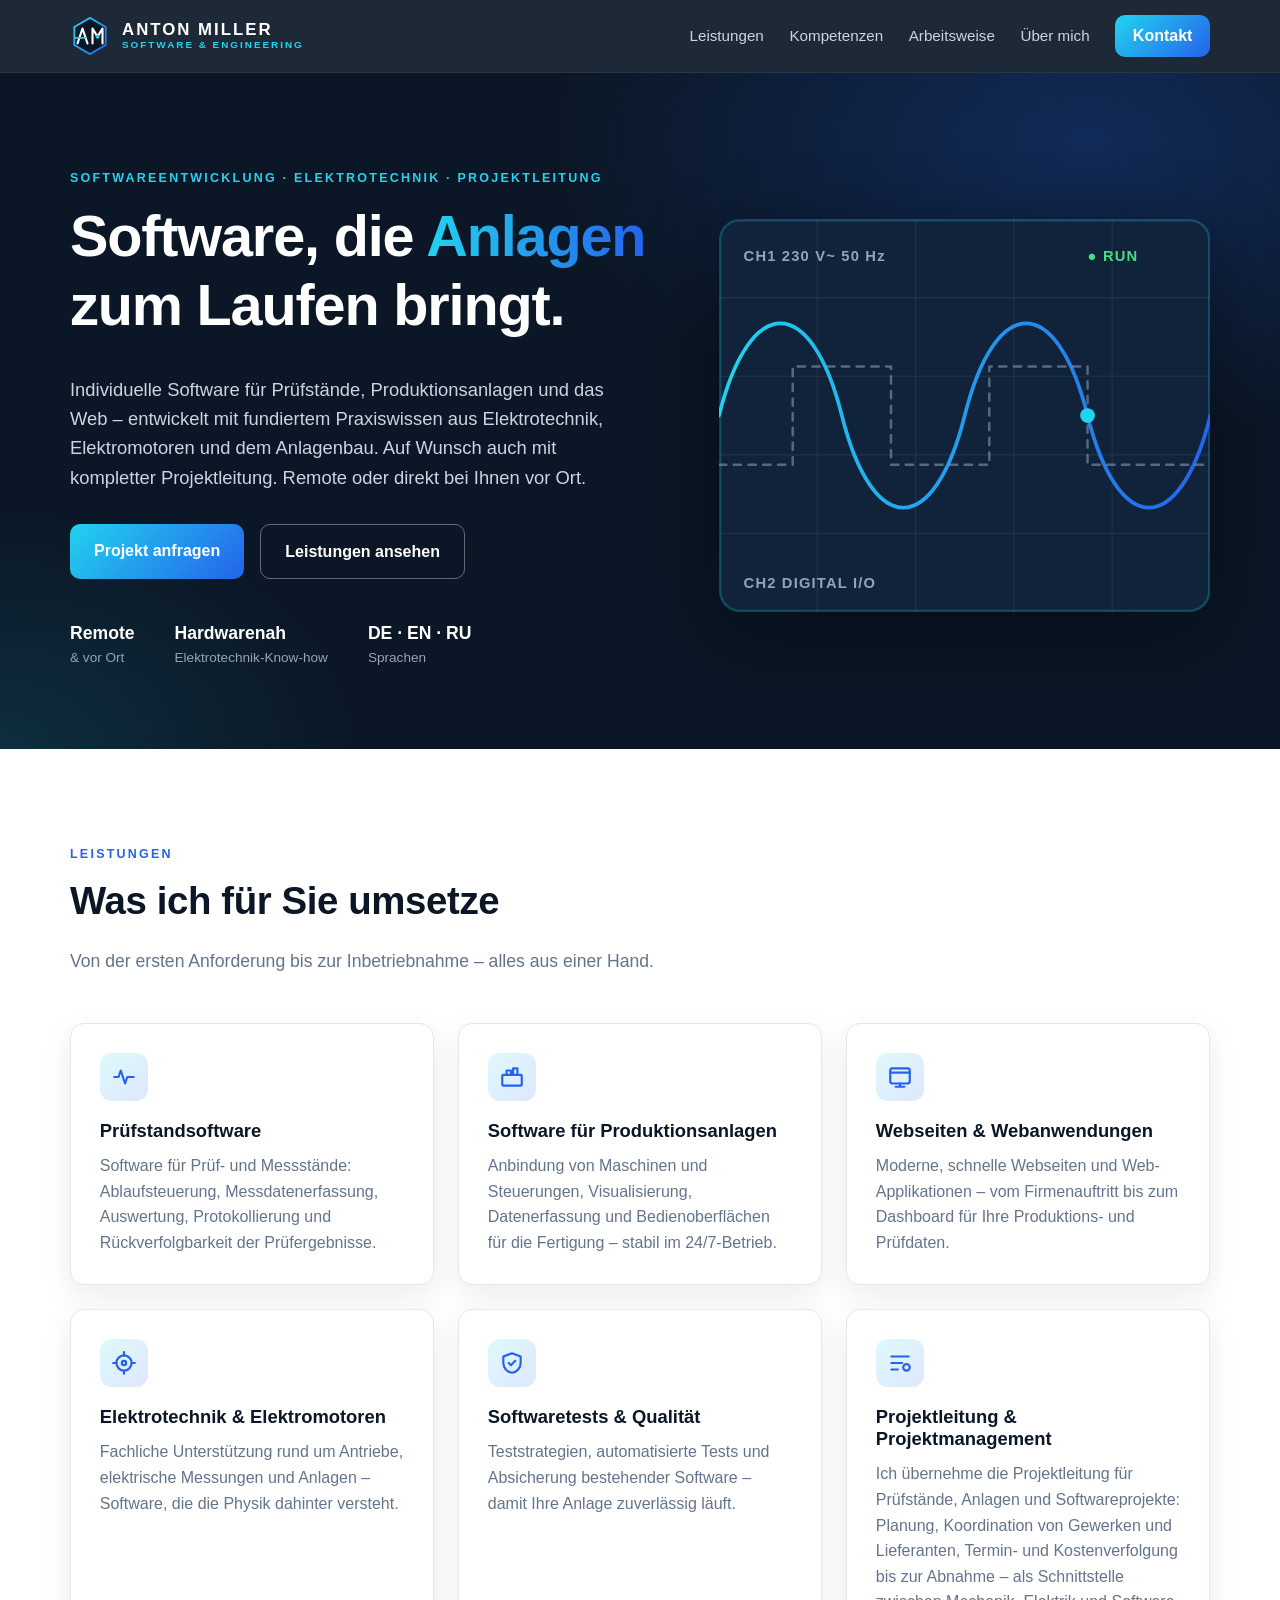
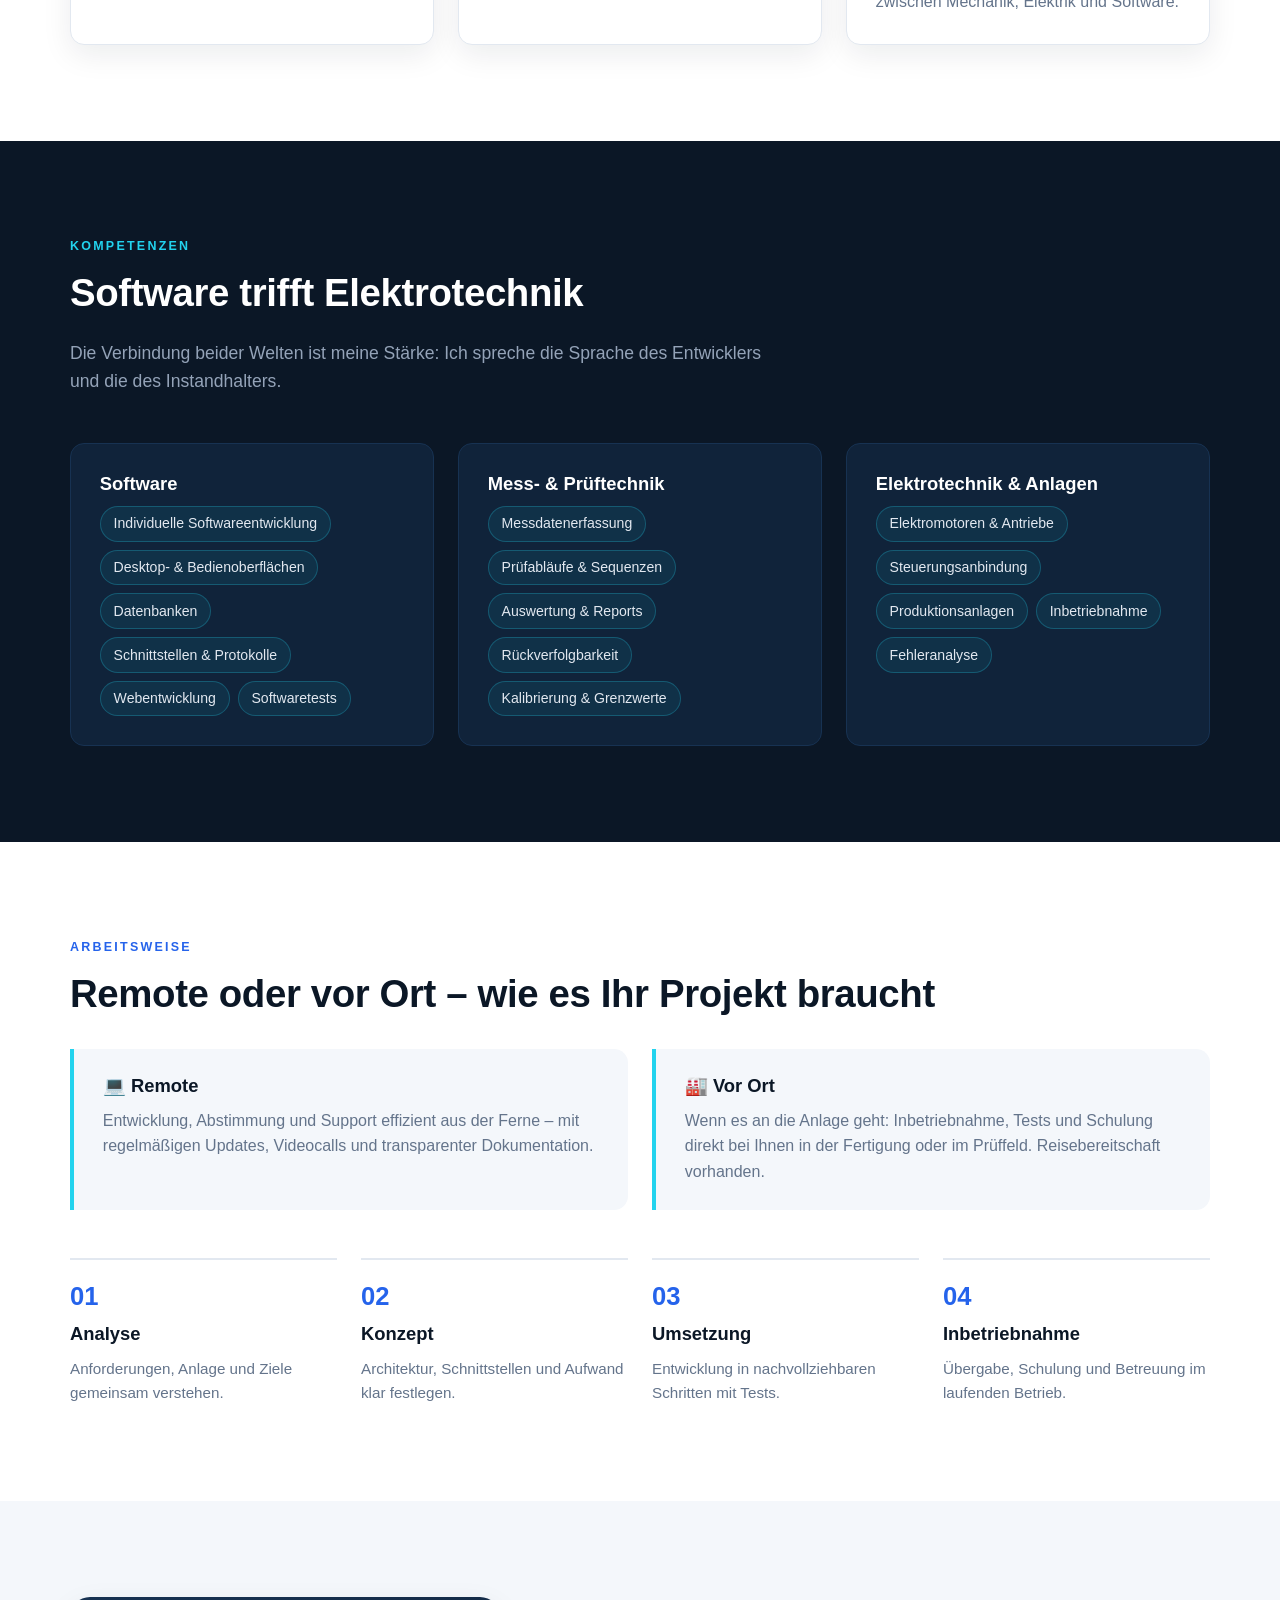
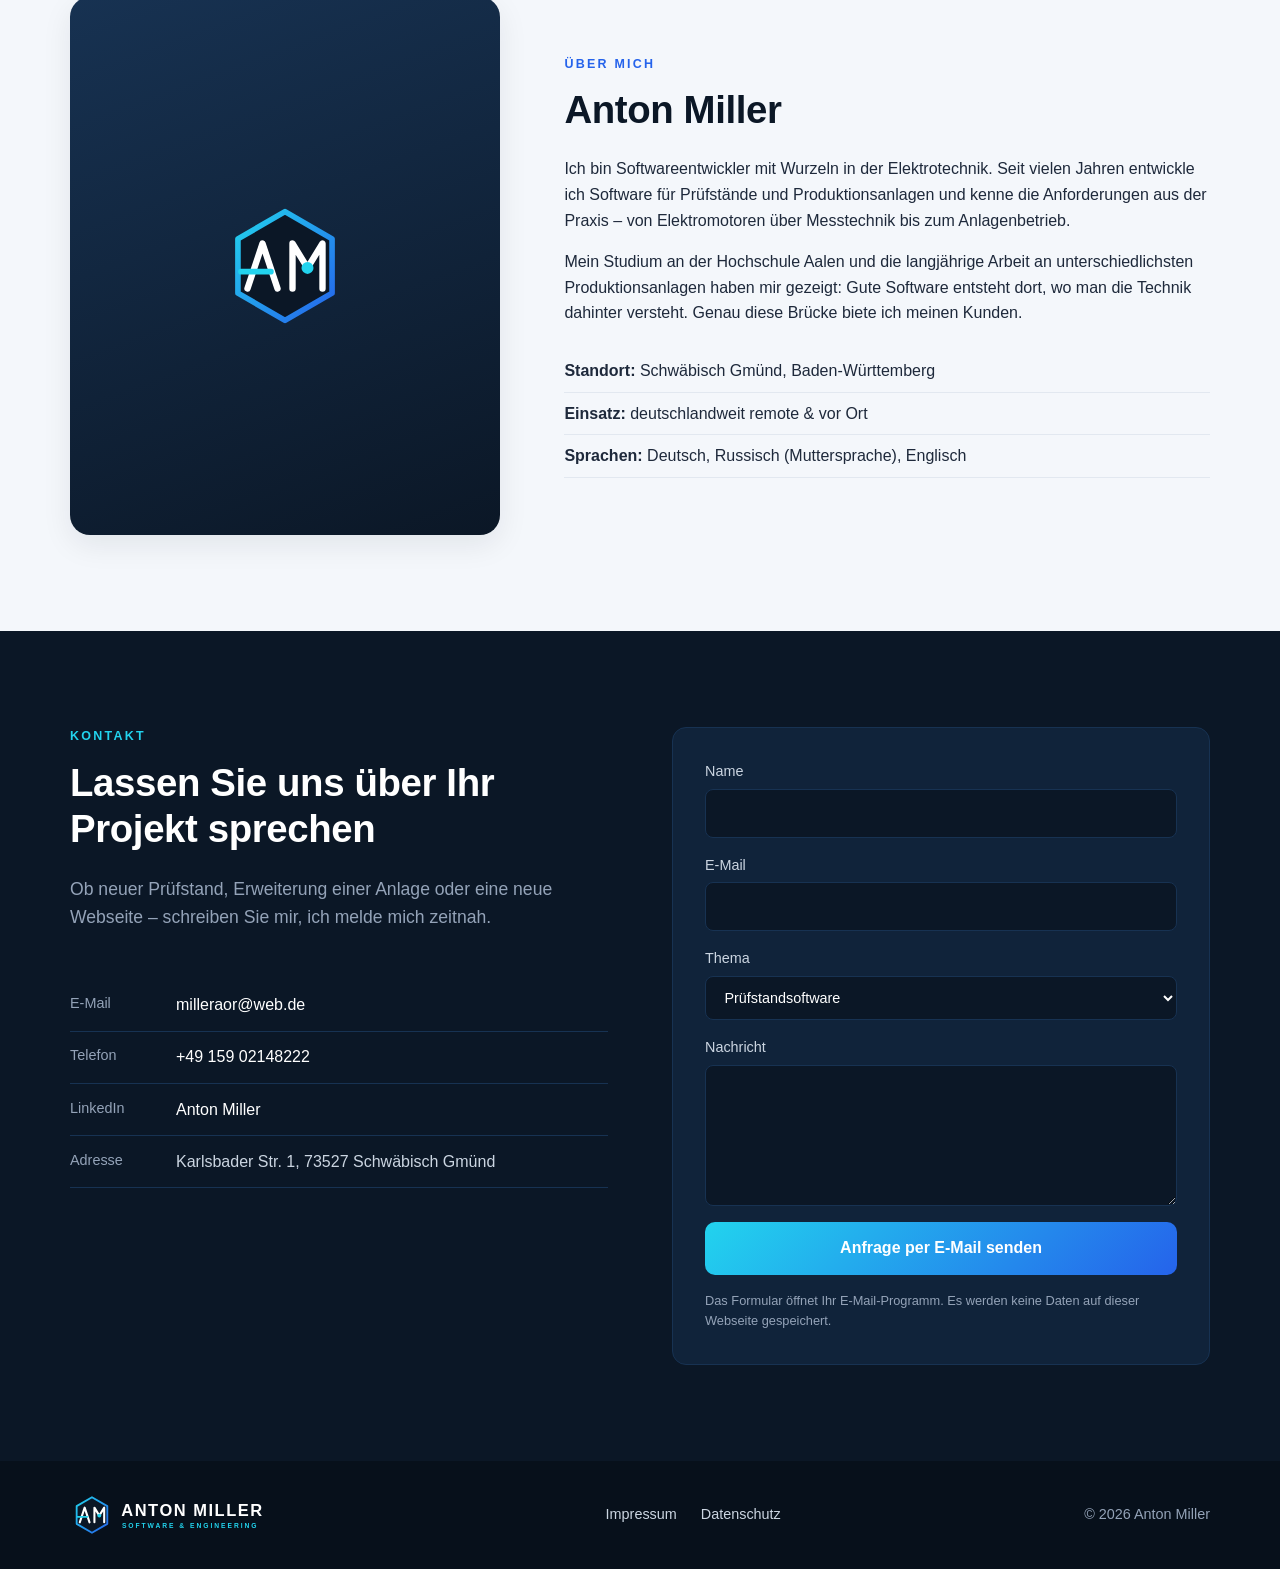
==== index.html @ c54b3237 "Firmenwebseite und Logo für Anton Miller – Software & Engineering - Statische One-Page-Webseite (Lei" ====
<!DOCTYPE html>
<html lang="de">
<head>
  <meta charset="UTF-8">
  <meta name="viewport" content="width=device-width, initial-scale=1.0">
  <title>Anton Miller – Software &amp; Engineering | Prüfstände, Produktionsanlagen, Web</title>
  <meta name="description" content="Anton Miller – Softwareentwicklung für Prüfstände, Produktionsanlagen und Webseiten sowie Projektleitung. Erfahrung in Elektrotechnik und Elektromotoren. Remote und vor Ort, Region Schwäbisch Gmünd.">
  <link rel="icon" type="image/svg+xml" href="logo/logo-icon.svg">
  <link rel="stylesheet" href="assets/styles.css">
</head>
<body>

  <header class="site-header" id="top">
    <div class="container nav-wrap">
      <a href="#top" class="brand" aria-label="Anton Miller – Startseite">
        <img src="logo/logo-icon.svg" alt="" width="40" height="40">
        <span class="brand-text">
          <strong>ANTON MILLER</strong>
          <small>SOFTWARE &amp; ENGINEERING</small>
        </span>
      </a>
      <button class="nav-toggle" aria-label="Menü öffnen" aria-expanded="false" aria-controls="main-nav">
        <span></span><span></span><span></span>
      </button>
      <nav id="main-nav" class="main-nav">
        <a href="#leistungen">Leistungen</a>
        <a href="#kompetenzen">Kompetenzen</a>
        <a href="#arbeitsweise">Arbeitsweise</a>
        <a href="#ueber-mich">Über mich</a>
        <a href="#kontakt" class="btn btn-small">Kontakt</a>
      </nav>
    </div>
  </header>

  <main>
    <!-- HERO -->
    <section class="hero">
      <div class="container hero-grid">
        <div class="hero-text">
          <p class="eyebrow">Softwareentwicklung · Elektrotechnik · Projektleitung</p>
          <h1>Software, die <span class="accent">Anlagen</span> zum Laufen bringt.</h1>
          <p class="lead">
            Individuelle Software für Prüfstände, Produktionsanlagen und das Web –
            entwickelt mit fundiertem Praxiswissen aus Elektrotechnik, Elektromotoren
            und dem Anlagenbau. Auf Wunsch auch mit kompletter Projektleitung.
            Remote oder direkt bei Ihnen vor Ort.
          </p>
          <div class="hero-actions">
            <a href="#kontakt" class="btn">Projekt anfragen</a>
            <a href="#leistungen" class="btn btn-ghost">Leistungen ansehen</a>
          </div>
          <ul class="hero-facts">
            <li><strong>Remote</strong><span>&amp; vor Ort</span></li>
            <li><strong>Hardware&shy;nah</strong><span>Elektrotechnik-Know-how</span></li>
            <li><strong>DE · EN · RU</strong><span>Sprachen</span></li>
          </ul>
        </div>
        <div class="hero-visual" aria-hidden="true">
          <svg viewBox="0 0 400 320" class="scope">
            <defs>
              <linearGradient id="trace" x1="0" x2="1">
                <stop offset="0" stop-color="#22d3ee"/>
                <stop offset="1" stop-color="#2563eb"/>
              </linearGradient>
            </defs>
            <rect x="1" y="1" width="398" height="318" rx="16" class="scope-bg"/>
            <g class="grid-lines">
              <path d="M0 64H400M0 128H400M0 192H400M0 256H400M80 0V320M160 0V320M240 0V320M320 0V320"/>
            </g>
            <path class="wave wave-1" d="M0 160 C 25 60, 75 60, 100 160 S 175 260, 200 160 S 275 60, 300 160 S 375 260, 400 160"/>
            <path class="wave wave-2" d="M0 200 H60 V120 H140 V200 H220 V120 H300 V200 H400"/>
            <circle class="probe" cx="300" cy="160" r="6"/>
            <text x="20" y="34" class="scope-label">CH1  230 V~  50 Hz</text>
            <text x="20" y="300" class="scope-label">CH2  DIGITAL I/O</text>
            <text x="300" y="34" class="scope-label scope-ok">● RUN</text>
          </svg>
        </div>
      </div>
    </section>

    <!-- LEISTUNGEN -->
    <section id="leistungen" class="section">
      <div class="container">
        <p class="eyebrow">Leistungen</p>
        <h2>Was ich für Sie umsetze</h2>
        <p class="section-lead">Von der ersten Anforderung bis zur Inbetriebnahme – alles aus einer Hand.</p>

        <div class="cards">
          <article class="card">
            <div class="card-icon">
              <svg viewBox="0 0 24 24"><path d="M3 12h4l2-6 4 12 2-6h6"/></svg>
            </div>
            <h3>Prüfstandsoftware</h3>
            <p>Software für Prüf- und Messstände: Ablaufsteuerung, Messdatenerfassung, Auswertung, Protokollierung und Rückverfolgbarkeit der Prüfergebnisse.</p>
          </article>
          <article class="card">
            <div class="card-icon">
              <svg viewBox="0 0 24 24"><rect x="3" y="10" width="18" height="10" rx="1"/><path d="M7 10V6h4v4M13 10V4h4v6"/></svg>
            </div>
            <h3>Software für Produktionsanlagen</h3>
            <p>Anbindung von Maschinen und Steuerungen, Visualisierung, Datenerfassung und Bedienoberflächen für die Fertigung – stabil im 24/7-Betrieb.</p>
          </article>
          <article class="card">
            <div class="card-icon">
              <svg viewBox="0 0 24 24"><rect x="3" y="4" width="18" height="14" rx="2"/><path d="M3 8h18M8 21h8M12 18v3"/></svg>
            </div>
            <h3>Webseiten &amp; Webanwendungen</h3>
            <p>Moderne, schnelle Webseiten und Web-Applikationen – vom Firmenauftritt bis zum Dashboard für Ihre Produktions- und Prüfdaten.</p>
          </article>
          <article class="card">
            <div class="card-icon">
              <svg viewBox="0 0 24 24"><circle cx="12" cy="12" r="7"/><circle cx="12" cy="12" r="2"/><path d="M12 2v3M12 19v3M2 12h3M19 12h3"/></svg>
            </div>
            <h3>Elektrotechnik &amp; Elektromotoren</h3>
            <p>Fachliche Unterstützung rund um Antriebe, elektrische Messungen und Anlagen – Software, die die Physik dahinter versteht.</p>
          </article>
          <article class="card">
            <div class="card-icon">
              <svg viewBox="0 0 24 24"><path d="M9 12l2 2 4-4"/><path d="M12 3l8 3v6c0 4.5-3.4 8.3-8 9-4.6-.7-8-4.5-8-9V6z"/></svg>
            </div>
            <h3>Softwaretests &amp; Qualität</h3>
            <p>Teststrategien, automatisierte Tests und Absicherung bestehender Software – damit Ihre Anlage zuverlässig läuft.</p>
          </article>
          <article class="card">
            <div class="card-icon">
              <svg viewBox="0 0 24 24"><path d="M4 6h16M4 12h10M4 18h6"/><circle cx="18" cy="16" r="3"/></svg>
            </div>
            <h3>Projektleitung &amp; Projektmanagement</h3>
            <p>Ich übernehme die Projektleitung für Prüfstände, Anlagen und Softwareprojekte: Planung, Koordination von Gewerken und Lieferanten, Termin- und Kostenverfolgung bis zur Abnahme – als Schnittstelle zwischen Mechanik, Elektrik und Software.</p>
          </article>
        </div>
      </div>
    </section>

    <!-- KOMPETENZEN -->
    <!-- TODO: Technologien an den tatsächlichen Stack anpassen -->
    <section id="kompetenzen" class="section section-dark">
      <div class="container">
        <p class="eyebrow">Kompetenzen</p>
        <h2>Software trifft Elektrotechnik</h2>
        <p class="section-lead">Die Verbindung beider Welten ist meine Stärke: Ich spreche die Sprache des Entwicklers und die des Instandhalters.</p>

        <div class="skills-grid">
          <div class="skill-group">
            <h3>Software</h3>
            <ul class="tags">
              <li>Individuelle Softwareentwicklung</li>
              <li>Desktop- &amp; Bedienoberflächen</li>
              <li>Datenbanken</li>
              <li>Schnittstellen &amp; Protokolle</li>
              <li>Webentwicklung</li>
              <li>Softwaretests</li>
            </ul>
          </div>
          <div class="skill-group">
            <h3>Mess- &amp; Prüftechnik</h3>
            <ul class="tags">
              <li>Messdatenerfassung</li>
              <li>Prüfabläufe &amp; Sequenzen</li>
              <li>Auswertung &amp; Reports</li>
              <li>Rückverfolgbarkeit</li>
              <li>Kalibrierung &amp; Grenzwerte</li>
            </ul>
          </div>
          <div class="skill-group">
            <h3>Elektrotechnik &amp; Anlagen</h3>
            <ul class="tags">
              <li>Elektromotoren &amp; Antriebe</li>
              <li>Steuerungsanbindung</li>
              <li>Produktionsanlagen</li>
              <li>Inbetriebnahme</li>
              <li>Fehleranalyse</li>
            </ul>
          </div>
        </div>
      </div>
    </section>

    <!-- ARBEITSWEISE -->
    <section id="arbeitsweise" class="section">
      <div class="container">
        <p class="eyebrow">Arbeitsweise</p>
        <h2>Remote oder vor Ort – wie es Ihr Projekt braucht</h2>

        <div class="modes">
          <div class="mode">
            <h3>💻 Remote</h3>
            <p>Entwicklung, Abstimmung und Support effizient aus der Ferne – mit regelmäßigen Updates, Videocalls und transparenter Dokumentation.</p>
          </div>
          <div class="mode">
            <h3>🏭 Vor Ort</h3>
            <p>Wenn es an die Anlage geht: Inbetriebnahme, Tests und Schulung direkt bei Ihnen in der Fertigung oder im Prüffeld. Reisebereitschaft vorhanden.</p>
          </div>
        </div>

        <ol class="steps">
          <li><span>01</span><h3>Analyse</h3><p>Anforderungen, Anlage und Ziele gemeinsam verstehen.</p></li>
          <li><span>02</span><h3>Konzept</h3><p>Architektur, Schnittstellen und Aufwand klar festlegen.</p></li>
          <li><span>03</span><h3>Umsetzung</h3><p>Entwicklung in nachvollziehbaren Schritten mit Tests.</p></li>
          <li><span>04</span><h3>Inbetriebnahme</h3><p>Übergabe, Schulung und Betreuung im laufenden Betrieb.</p></li>
        </ol>
      </div>
    </section>

    <!-- ÜBER MICH -->
    <section id="ueber-mich" class="section section-alt">
      <div class="container about">
        <div class="about-photo">
          <!-- TODO: Durch Foto ersetzen, z. B. <img src="assets/anton-miller.jpg" alt="Anton Miller"> -->
          <div class="photo-placeholder">
            <img src="logo/logo-icon.svg" alt="" width="120" height="120">
          </div>
        </div>
        <div class="about-text">
          <p class="eyebrow">Über mich</p>
          <h2>Anton Miller</h2>
          <p>
            Ich bin Softwareentwickler mit Wurzeln in der Elektrotechnik. Seit vielen Jahren
            entwickle ich Software für Prüfstände und Produktionsanlagen und kenne die Anforderungen
            aus der Praxis – von Elektromotoren über Messtechnik bis zum Anlagenbetrieb.
          </p>
          <p>
            Mein Studium an der Hochschule Aalen und die langjährige Arbeit an unterschiedlichsten
            Produktionsanlagen haben mir gezeigt: Gute Software entsteht dort, wo man die Technik
            dahinter versteht. Genau diese Brücke biete ich meinen Kunden.
          </p>
          <ul class="about-list">
            <li><strong>Standort:</strong> Schwäbisch Gmünd, Baden-Württemberg</li>
            <li><strong>Einsatz:</strong> deutschlandweit remote &amp; vor Ort</li>
            <li><strong>Sprachen:</strong> Deutsch, Russisch (Muttersprache), Englisch</li>
          </ul>
        </div>
      </div>
    </section>

    <!-- KONTAKT -->
    <section id="kontakt" class="section section-dark">
      <div class="container contact">
        <div>
          <p class="eyebrow">Kontakt</p>
          <h2>Lassen Sie uns über Ihr Projekt sprechen</h2>
          <p class="section-lead">Ob neuer Prüfstand, Erweiterung einer Anlage oder eine neue Webseite – schreiben Sie mir, ich melde mich zeitnah.</p>
          <ul class="contact-list">
            <li><span>E-Mail</span><a href="mailto:milleraor@web.de" class="js-email">milleraor@web.de</a></li>
            <li><span>Telefon</span><a href="tel:+4915902148222">+49 159 02148222</a></li>
            <li><span>LinkedIn</span><a href="https://www.linkedin.com/in/anton-miller-5056731ab/" target="_blank" rel="noopener">Anton Miller</a></li>
            <li><span>Adresse</span>Karlsbader Str. 1, 73527 Schwäbisch Gmünd</li>
          </ul>
        </div>
        <form class="contact-form" id="contact-form" novalidate>
          <label>Name<input type="text" name="name" required autocomplete="name"></label>
          <label>E-Mail<input type="email" name="email" required autocomplete="email"></label>
          <label>Thema
            <select name="topic">
              <option>Prüfstandsoftware</option>
              <option>Software für Produktionsanlagen</option>
              <option>Webseite / Webanwendung</option>
              <option>Elektrotechnik / Elektromotoren</option>
              <option>Projektleitung</option>
              <option>Sonstiges</option>
            </select>
          </label>
          <label>Nachricht<textarea name="message" rows="5" required></textarea></label>
          <button type="submit" class="btn">Anfrage per E-Mail senden</button>
          <p class="form-hint">Das Formular öffnet Ihr E-Mail-Programm. Es werden keine Daten auf dieser Webseite gespeichert.</p>
        </form>
      </div>
    </section>
  </main>

  <footer class="site-footer">
    <div class="container footer-wrap">
      <img src="logo/logo-horizontal-negativ.svg" alt="Anton Miller – Software &amp; Engineering" height="44">
      <nav>
        <a href="impressum.html">Impressum</a>
        <a href="datenschutz.html">Datenschutz</a>
      </nav>
      <p>&copy; <span id="year">2026</span> Anton Miller</p>
    </div>
  </footer>

  <script src="assets/script.js"></script>
</body>
</html>
---- assets/styles.css ----
:root {
  --navy: #0b1726;
  --navy-2: #10233a;
  --navy-3: #173252;
  --cyan: #22d3ee;
  --blue: #2563eb;
  --text: #1e293b;
  --muted: #64748b;
  --light: #f4f7fb;
  --white: #ffffff;
  --radius: 14px;
  --shadow: 0 10px 30px rgba(11, 23, 38, 0.08);
  --font: "Segoe UI", "Helvetica Neue", Arial, system-ui, sans-serif;
}

* { box-sizing: border-box; }
html { scroll-behavior: smooth; scroll-padding-top: 80px; }
body {
  margin: 0;
  font-family: var(--font);
  color: var(--text);
  background: var(--white);
  line-height: 1.6;
}
img { max-width: 100%; display: block; }
a { color: var(--blue); }
h1, h2, h3 { line-height: 1.2; margin: 0 0 .6em; color: var(--navy); }
h1 { font-size: clamp(2.2rem, 5vw, 3.6rem); letter-spacing: -.02em; }
h2 { font-size: clamp(1.7rem, 3.2vw, 2.4rem); letter-spacing: -.01em; }
h3 { font-size: 1.15rem; }

.container { width: min(1140px, 92%); margin: 0 auto; }
.accent {
  background: linear-gradient(90deg, var(--cyan), var(--blue));
  -webkit-background-clip: text; background-clip: text; color: transparent;
}
.eyebrow {
  text-transform: uppercase; letter-spacing: .18em; font-size: .78rem;
  font-weight: 700; color: var(--blue); margin: 0 0 .8rem;
}

/* Buttons */
.btn {
  display: inline-block; padding: .85rem 1.5rem; border-radius: 10px;
  background: linear-gradient(135deg, var(--cyan), var(--blue));
  color: var(--white); font-weight: 600; text-decoration: none; border: 0;
  cursor: pointer; font: inherit; font-weight: 600;
  transition: transform .15s ease, box-shadow .15s ease;
}
.btn:hover { transform: translateY(-2px); box-shadow: 0 8px 20px rgba(37, 99, 235, .35); }
.btn-ghost { background: transparent; color: var(--white); border: 1px solid rgba(255,255,255,.35); }
.btn-ghost:hover { border-color: var(--cyan); box-shadow: none; }
.btn-small { padding: .5rem 1.1rem; }

/* Header */
.site-header {
  position: sticky; top: 0; z-index: 50;
  background: rgba(11, 23, 38, .92); backdrop-filter: blur(10px);
  border-bottom: 1px solid rgba(255,255,255,.06);
}
.nav-wrap { display: flex; align-items: center; justify-content: space-between; height: 72px; }
.brand { display: flex; align-items: center; gap: .75rem; text-decoration: none; color: var(--white); }
.brand-text { display: flex; flex-direction: column; line-height: 1.1; }
.brand-text strong { letter-spacing: .12em; font-size: 1.05rem; }
.brand-text small { letter-spacing: .2em; font-size: .62rem; color: var(--cyan); font-weight: 600; }
.main-nav { display: flex; align-items: center; gap: 1.6rem; }
.main-nav a:not(.btn) { color: #cbd5e1; text-decoration: none; font-weight: 500; font-size: .95rem; }
.main-nav a:not(.btn):hover { color: var(--white); }
.nav-toggle { display: none; background: none; border: 0; cursor: pointer; padding: 8px; }
.nav-toggle span { display: block; width: 24px; height: 2px; background: var(--white); margin: 5px 0; transition: .2s; }

/* Hero */
.hero {
  background:
    radial-gradient(900px 500px at 85% 10%, rgba(37,99,235,.25), transparent 60%),
    radial-gradient(600px 400px at 0% 100%, rgba(34,211,238,.12), transparent 60%),
    var(--navy);
  color: #cbd5e1; padding: 6rem 0 5rem;
}
.hero h1 { color: var(--white); }
.hero .eyebrow { color: var(--cyan); }
.hero-grid { display: grid; grid-template-columns: 1.1fr .9fr; gap: 3rem; align-items: center; }
.lead { font-size: 1.15rem; max-width: 36rem; }
.hero-actions { display: flex; gap: 1rem; flex-wrap: wrap; margin: 2rem 0 2.5rem; }
.hero-facts { list-style: none; padding: 0; margin: 0; display: flex; gap: 2.5rem; flex-wrap: wrap; }
.hero-facts li { display: flex; flex-direction: column; }
.hero-facts strong { color: var(--white); font-size: 1.1rem; }
.hero-facts span { font-size: .85rem; color: #94a3b8; }

.scope { width: 100%; height: auto; filter: drop-shadow(0 20px 40px rgba(0,0,0,.4)); }
.scope-bg { fill: var(--navy-2); stroke: rgba(34,211,238,.25); stroke-width: 2; }
.grid-lines path { stroke: rgba(148,163,184,.12); stroke-width: 1; fill: none; }
.wave { fill: none; stroke-width: 3; stroke-linecap: round; stroke-linejoin: round; }
.wave-1 { stroke: url(#trace); stroke-dasharray: 900; stroke-dashoffset: 900; animation: draw 3s ease forwards; }
.wave-2 { stroke: rgba(148,163,184,.55); stroke-width: 2; stroke-dasharray: 6 6; animation: dash 8s linear infinite; }
.probe { fill: var(--cyan); animation: pulse 1.6s ease-in-out infinite; }
.scope-label { fill: #94a3b8; font: 600 12px var(--font); letter-spacing: .08em; }
.scope-ok { fill: #4ade80; }
@keyframes draw { to { stroke-dashoffset: 0; } }
@keyframes dash { to { stroke-dashoffset: -120; } }
@keyframes pulse { 50% { opacity: .35; } }

/* Sections */
.section { padding: 6rem 0; }
.section-alt { background: var(--light); }
.section-dark { background: var(--navy); color: #cbd5e1; }
.section-dark h2, .section-dark h3 { color: var(--white); }
.section-dark .eyebrow { color: var(--cyan); }
.section-lead { font-size: 1.1rem; color: var(--muted); max-width: 44rem; margin-bottom: 3rem; }
.section-dark .section-lead { color: #94a3b8; }

/* Cards */
.cards { display: grid; grid-template-columns: repeat(3, 1fr); gap: 1.5rem; }
.card {
  background: var(--white); border: 1px solid #e2e8f0; border-radius: var(--radius);
  padding: 1.8rem; box-shadow: var(--shadow); transition: transform .2s ease, border-color .2s ease;
}
.card:hover { transform: translateY(-4px); border-color: var(--cyan); }
.card p { color: var(--muted); margin: 0; }
.card-icon {
  width: 48px; height: 48px; border-radius: 12px; margin-bottom: 1.2rem;
  display: grid; place-items: center;
  background: linear-gradient(135deg, rgba(34,211,238,.15), rgba(37,99,235,.15));
}
.card-icon svg { width: 26px; height: 26px; fill: none; stroke: var(--blue); stroke-width: 2; stroke-linecap: round; stroke-linejoin: round; }

/* Skills */
.skills-grid { display: grid; grid-template-columns: repeat(3, 1fr); gap: 1.5rem; }
.skill-group {
  background: var(--navy-2); border: 1px solid var(--navy-3); border-radius: var(--radius); padding: 1.8rem;
}
.tags { list-style: none; padding: 0; margin: 0; display: flex; flex-wrap: wrap; gap: .5rem; }
.tags li {
  font-size: .88rem; padding: .35rem .8rem; border-radius: 999px;
  background: rgba(34,211,238,.08); border: 1px solid rgba(34,211,238,.25); color: #e2e8f0;
}

/* Arbeitsweise */
.modes { display: grid; grid-template-columns: 1fr 1fr; gap: 1.5rem; margin: 2rem 0 3rem; }
.mode { border-left: 4px solid var(--cyan); background: var(--light); padding: 1.6rem 1.8rem; border-radius: 0 var(--radius) var(--radius) 0; }
.mode p { margin: 0; color: var(--muted); }
.steps { list-style: none; padding: 0; margin: 0; display: grid; grid-template-columns: repeat(4, 1fr); gap: 1.5rem; counter-reset: s; }
.steps li { position: relative; padding-top: 1rem; border-top: 2px solid #e2e8f0; }
.steps span { font-weight: 800; font-size: 1.6rem; color: var(--blue); display: block; margin-bottom: .4rem; }
.steps p { margin: 0; color: var(--muted); font-size: .95rem; }

/* About */
.about { display: grid; grid-template-columns: .8fr 1.2fr; gap: 4rem; align-items: center; }
.photo-placeholder {
  aspect-ratio: 4 / 5; border-radius: 20px; display: grid; place-items: center;
  background: linear-gradient(160deg, var(--navy-3), var(--navy));
  box-shadow: var(--shadow);
}
.about-photo img:not(.photo-placeholder img) { border-radius: 20px; }
.about-list { list-style: none; padding: 0; margin: 1.5rem 0 0; }
.about-list li { padding: .5rem 0; border-bottom: 1px solid #e2e8f0; }

/* Contact */
.contact { display: grid; grid-template-columns: 1fr 1fr; gap: 4rem; align-items: start; }
.contact-list { list-style: none; padding: 0; margin: 0; }
.contact-list li { display: flex; gap: 1rem; padding: .8rem 0; border-bottom: 1px solid var(--navy-3); }
.contact-list span { min-width: 90px; color: #94a3b8; font-size: .9rem; }
.contact-list a { color: var(--white); text-decoration: none; }
.contact-list a:hover { color: var(--cyan); }
.contact-form {
  background: var(--navy-2); border: 1px solid var(--navy-3); border-radius: var(--radius);
  padding: 2rem; display: grid; gap: 1rem;
}
.contact-form label { display: grid; gap: .35rem; font-size: .9rem; color: #cbd5e1; }
.contact-form input, .contact-form select, .contact-form textarea {
  font: inherit; padding: .75rem .9rem; border-radius: 8px;
  border: 1px solid var(--navy-3); background: var(--navy); color: var(--white);
}
.contact-form input:focus, .contact-form select:focus, .contact-form textarea:focus { outline: 2px solid var(--cyan); border-color: transparent; }
.contact-form .invalid { outline: 2px solid #f87171; }
.form-hint { font-size: .8rem; color: #94a3b8; margin: 0; }

/* Footer */
.site-footer { background: #07101b; color: #94a3b8; padding: 2rem 0; font-size: .9rem; }
.footer-wrap { display: flex; align-items: center; justify-content: space-between; gap: 1.5rem; flex-wrap: wrap; }
.footer-wrap img { height: 44px; width: auto; }
.footer-wrap nav { display: flex; gap: 1.5rem; }
.footer-wrap a { color: #cbd5e1; text-decoration: none; }
.footer-wrap a:hover { color: var(--cyan); }
.footer-wrap p { margin: 0; }

/* Legal pages */
.legal { padding: 4rem 0 6rem; max-width: 760px; }
.legal h2 { font-size: 1.3rem; margin-top: 2rem; }
.legal .todo { background: #fef3c7; padding: 0 .25rem; border-radius: 4px; }

/* Reveal animation */
.reveal { opacity: 0; transform: translateY(20px); transition: opacity .6s ease, transform .6s ease; }
.reveal.visible { opacity: 1; transform: none; }

/* Responsive */
@media (max-width: 960px) {
  .hero-grid, .about, .contact { grid-template-columns: 1fr; }
  .hero-visual { max-width: 480px; }
  .cards, .skills-grid { grid-template-columns: 1fr 1fr; }
  .steps { grid-template-columns: 1fr 1fr; }
  .about-photo { max-width: 320px; }
}
@media (max-width: 720px) {
  .nav-toggle { display: block; }
  .main-nav {
    position: absolute; top: 72px; left: 0; right: 0; flex-direction: column; align-items: stretch;
    background: var(--navy); padding: 1rem 4% 1.5rem; gap: .5rem; display: none;
    border-bottom: 1px solid var(--navy-3);
  }
  .main-nav.open { display: flex; }
  .main-nav a:not(.btn) { padding: .6rem 0; }
  .cards, .skills-grid, .modes, .steps { grid-template-columns: 1fr; }
  .section { padding: 4rem 0; }
  .hero { padding: 4rem 0 3.5rem; }
  .hero-facts { gap: 1.2rem; }
  .hero-facts strong { font-size: 1rem; }
}
@media (prefers-reduced-motion: reduce) {
  *, *::before, *::after { animation: none !important; transition: none !important; }
  .wave-1 { stroke-dashoffset: 0; }
  .reveal { opacity: 1; transform: none; }
}
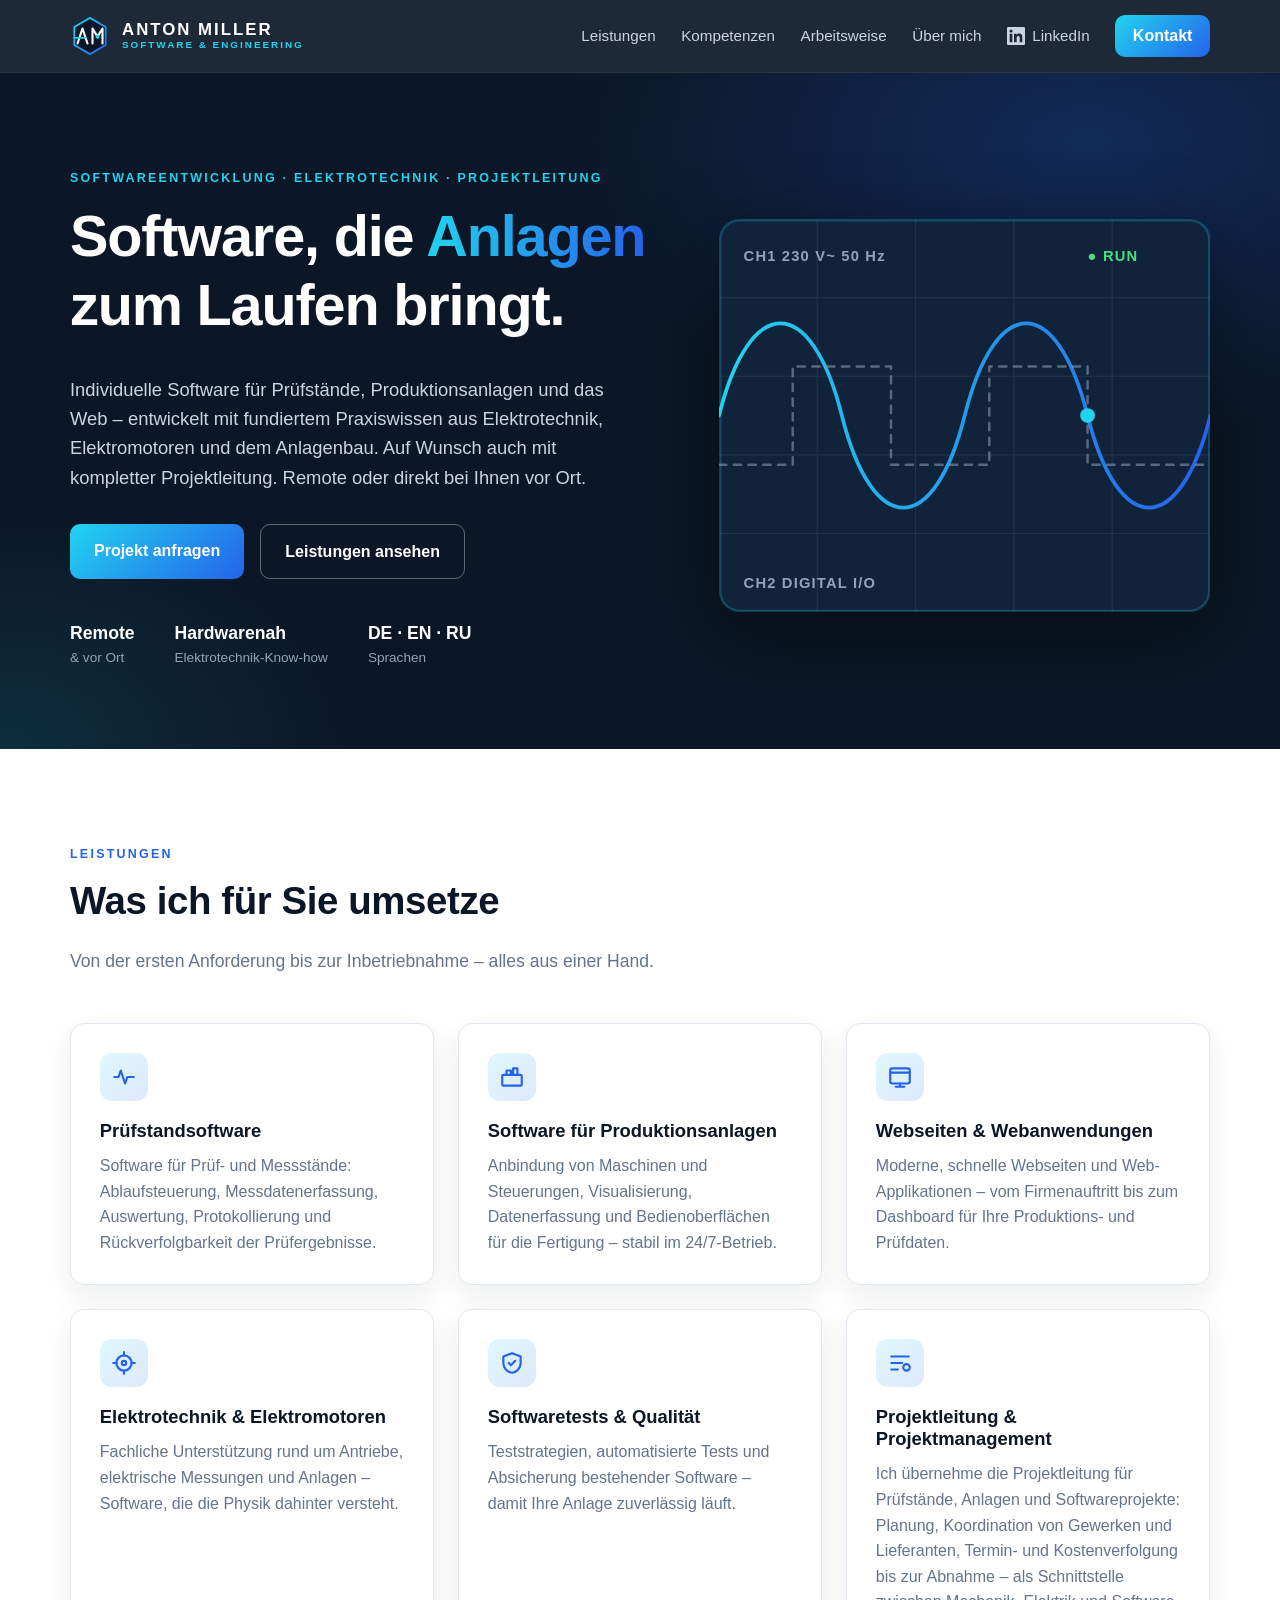
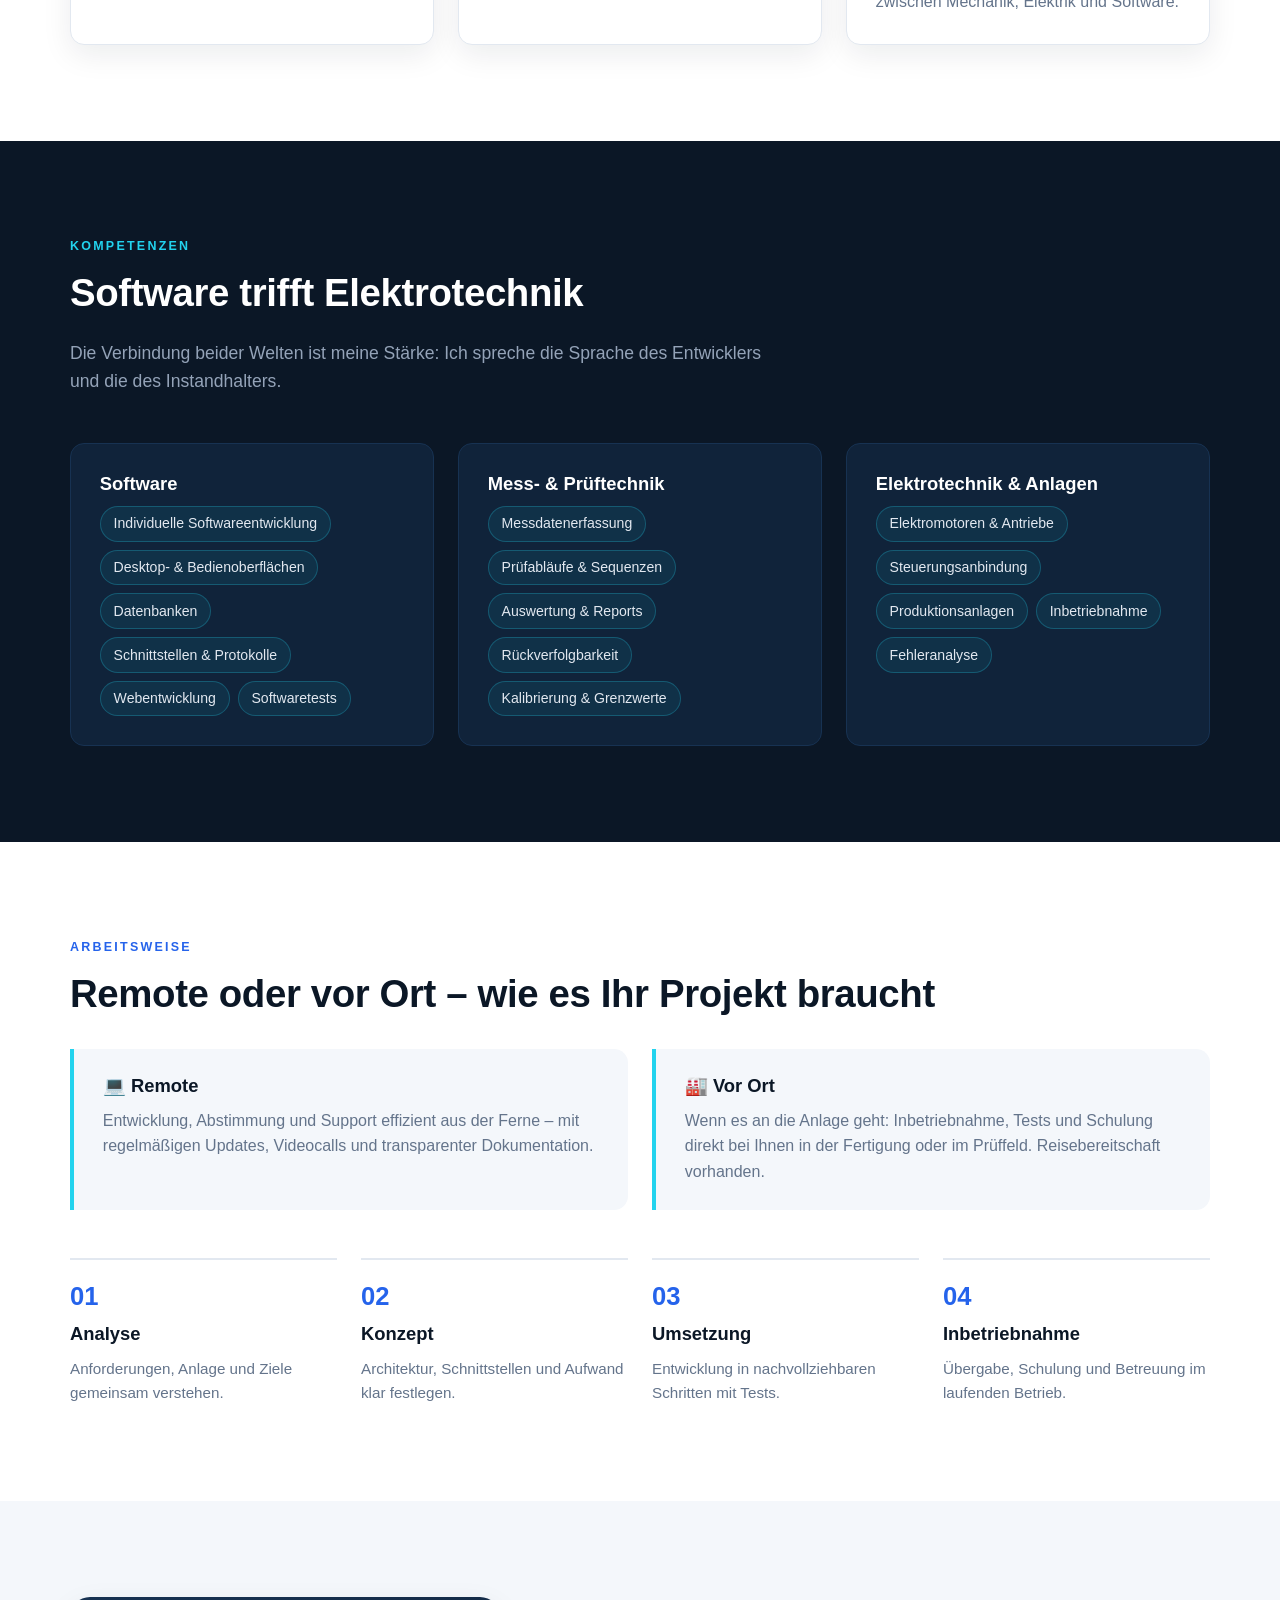
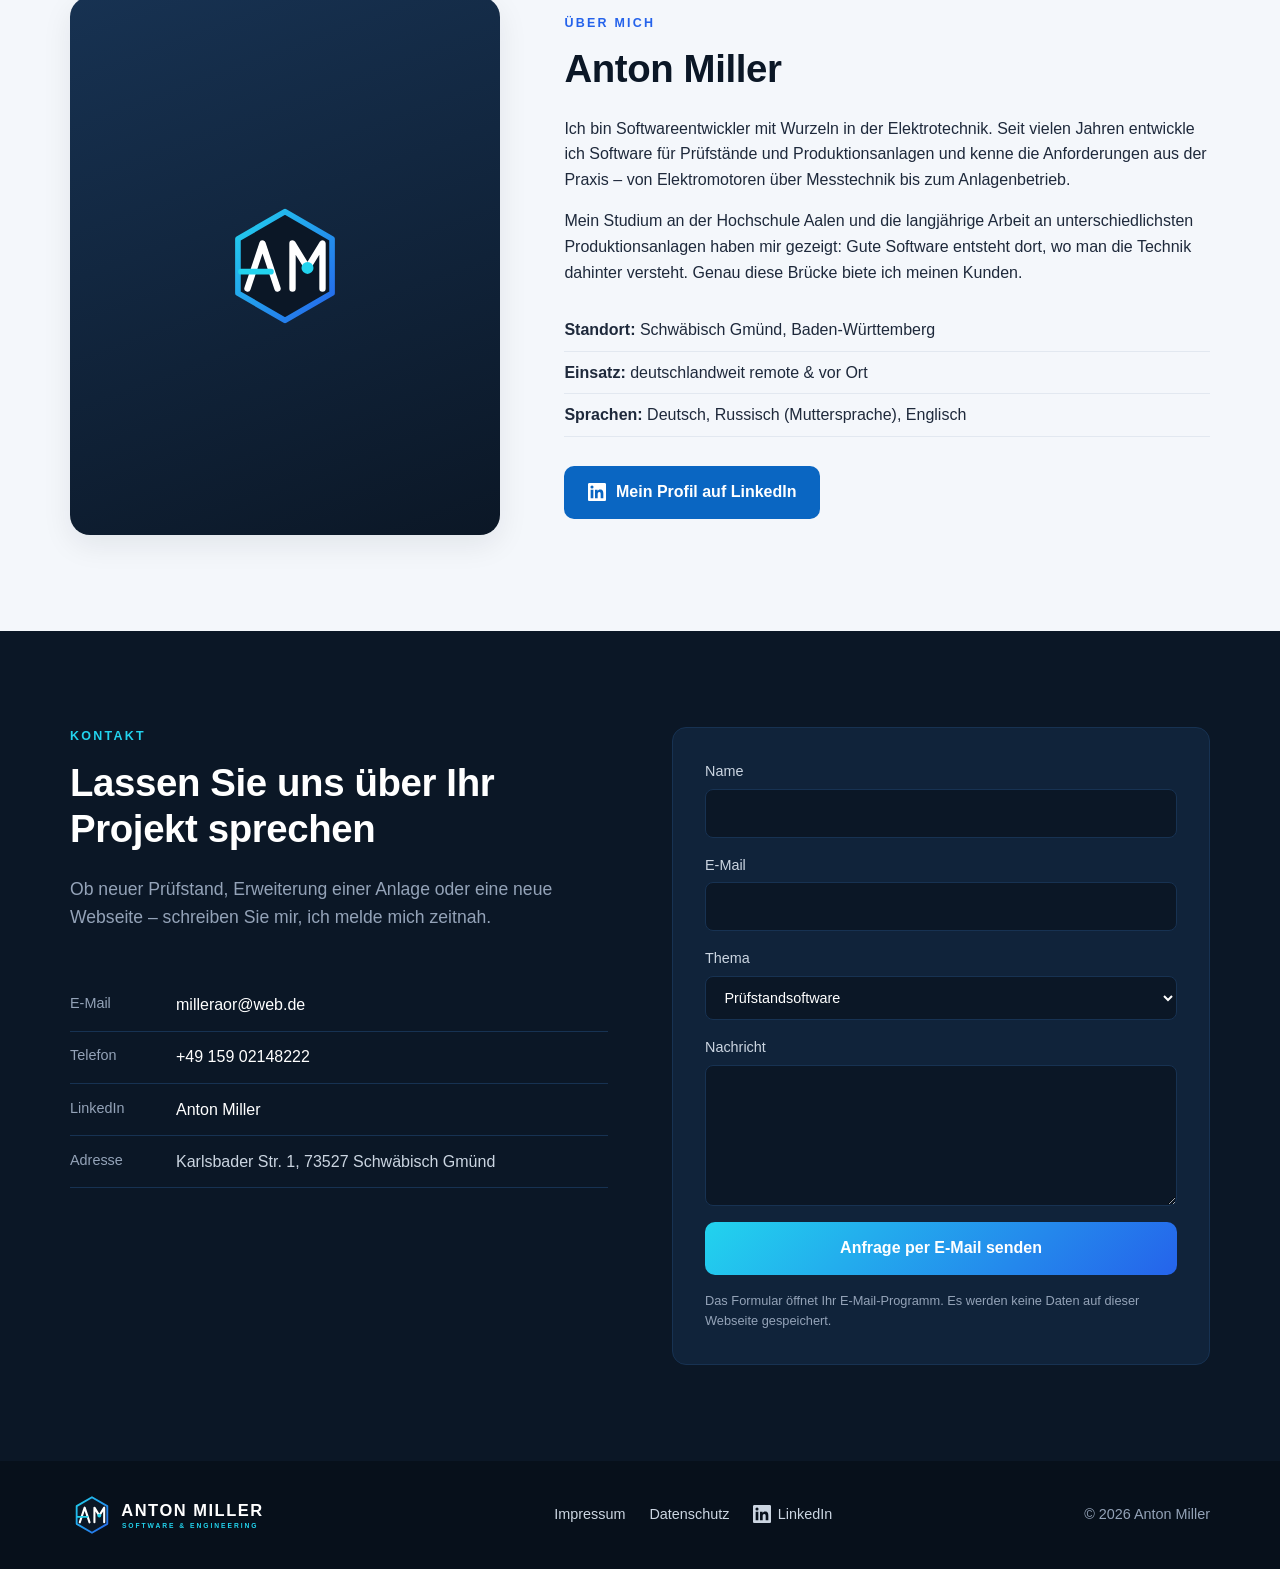
==== commit f52ca744: "LinkedIn-Links in Kopfzeile, „Über mich“ und Footer Co-Authored-By: Claude Opus 5.5 <noreply@anthrop" ====
--- a/index.html
+++ b/index.html
@@ -27,6 +27,7 @@
         <a href="#kompetenzen">Kompetenzen</a>
         <a href="#arbeitsweise">Arbeitsweise</a>
         <a href="#ueber-mich">Über mich</a>
+        <a href="https://www.linkedin.com/in/anton-miller-5056731ab/" class="nav-linkedin" target="_blank" rel="noopener" aria-label="LinkedIn-Profil von Anton Miller" title="LinkedIn"><svg viewBox="0 0 24 24" aria-hidden="true"><path d="M20.45 20.45h-3.55v-5.57c0-1.33-.03-3.04-1.85-3.04-1.85 0-2.14 1.45-2.14 2.94v5.67H9.35V9h3.41v1.56h.05c.48-.9 1.64-1.85 3.37-1.85 3.6 0 4.27 2.37 4.27 5.46v6.28zM5.34 7.43a2.06 2.06 0 1 1 0-4.13 2.06 2.06 0 0 1 0 4.13zM7.12 20.45H3.56V9h3.56v11.45zM22.22 0H1.77C.79 0 0 .77 0 1.73v20.54C0 23.23.79 24 1.77 24h20.45c.98 0 1.78-.77 1.78-1.73V1.73C24 .77 23.2 0 22.22 0z"/></svg><span>LinkedIn</span></a>
         <a href="#kontakt" class="btn btn-small">Kontakt</a>
       </nav>
     </div>
@@ -229,6 +230,7 @@
             <li><strong>Einsatz:</strong> deutschlandweit remote &amp; vor Ort</li>
             <li><strong>Sprachen:</strong> Deutsch, Russisch (Muttersprache), Englisch</li>
           </ul>
+          <a href="https://www.linkedin.com/in/anton-miller-5056731ab/" class="btn btn-linkedin" target="_blank" rel="noopener"><svg viewBox="0 0 24 24" aria-hidden="true"><path d="M20.45 20.45h-3.55v-5.57c0-1.33-.03-3.04-1.85-3.04-1.85 0-2.14 1.45-2.14 2.94v5.67H9.35V9h3.41v1.56h.05c.48-.9 1.64-1.85 3.37-1.85 3.6 0 4.27 2.37 4.27 5.46v6.28zM5.34 7.43a2.06 2.06 0 1 1 0-4.13 2.06 2.06 0 0 1 0 4.13zM7.12 20.45H3.56V9h3.56v11.45zM22.22 0H1.77C.79 0 0 .77 0 1.73v20.54C0 23.23.79 24 1.77 24h20.45c.98 0 1.78-.77 1.78-1.73V1.73C24 .77 23.2 0 22.22 0z"/></svg>Mein Profil auf LinkedIn</a>
         </div>
       </div>
     </section>
@@ -274,6 +276,7 @@
       <nav>
         <a href="impressum.html">Impressum</a>
         <a href="datenschutz.html">Datenschutz</a>
+        <a href="https://www.linkedin.com/in/anton-miller-5056731ab/" class="footer-linkedin" target="_blank" rel="noopener" aria-label="LinkedIn"><svg viewBox="0 0 24 24" aria-hidden="true"><path d="M20.45 20.45h-3.55v-5.57c0-1.33-.03-3.04-1.85-3.04-1.85 0-2.14 1.45-2.14 2.94v5.67H9.35V9h3.41v1.56h.05c.48-.9 1.64-1.85 3.37-1.85 3.6 0 4.27 2.37 4.27 5.46v6.28zM5.34 7.43a2.06 2.06 0 1 1 0-4.13 2.06 2.06 0 0 1 0 4.13zM7.12 20.45H3.56V9h3.56v11.45zM22.22 0H1.77C.79 0 0 .77 0 1.73v20.54C0 23.23.79 24 1.77 24h20.45c.98 0 1.78-.77 1.78-1.73V1.73C24 .77 23.2 0 22.22 0z"/></svg>LinkedIn</a>
       </nav>
       <p>&copy; <span id="year">2026</span> Anton Miller</p>
     </div>
--- a/assets/styles.css
+++ b/assets/styles.css
@@ -221,3 +221,17 @@
   .wave-1 { stroke-dashoffset: 0; }
   .reveal { opacity: 1; transform: none; }
 }
+
+/* LinkedIn */
+.nav-linkedin svg, .btn-linkedin svg, .footer-linkedin svg { width: 18px; height: 18px; fill: currentColor; flex: none; }
+.main-nav .nav-linkedin { display: inline-flex; align-items: center; gap: .45rem; }
+.main-nav .nav-linkedin:hover { color: #0a66c2; }
+.btn-linkedin {
+  display: inline-flex; align-items: center; gap: .6rem; margin-top: 1.8rem;
+  background: #0a66c2;
+}
+.btn-linkedin:hover { box-shadow: 0 8px 20px rgba(10, 102, 194, .35); }
+.footer-linkedin { display: inline-flex; align-items: center; gap: .4rem; }
+@media (min-width: 721px) and (max-width: 1060px) {
+  .main-nav .nav-linkedin span { display: none; }
+}
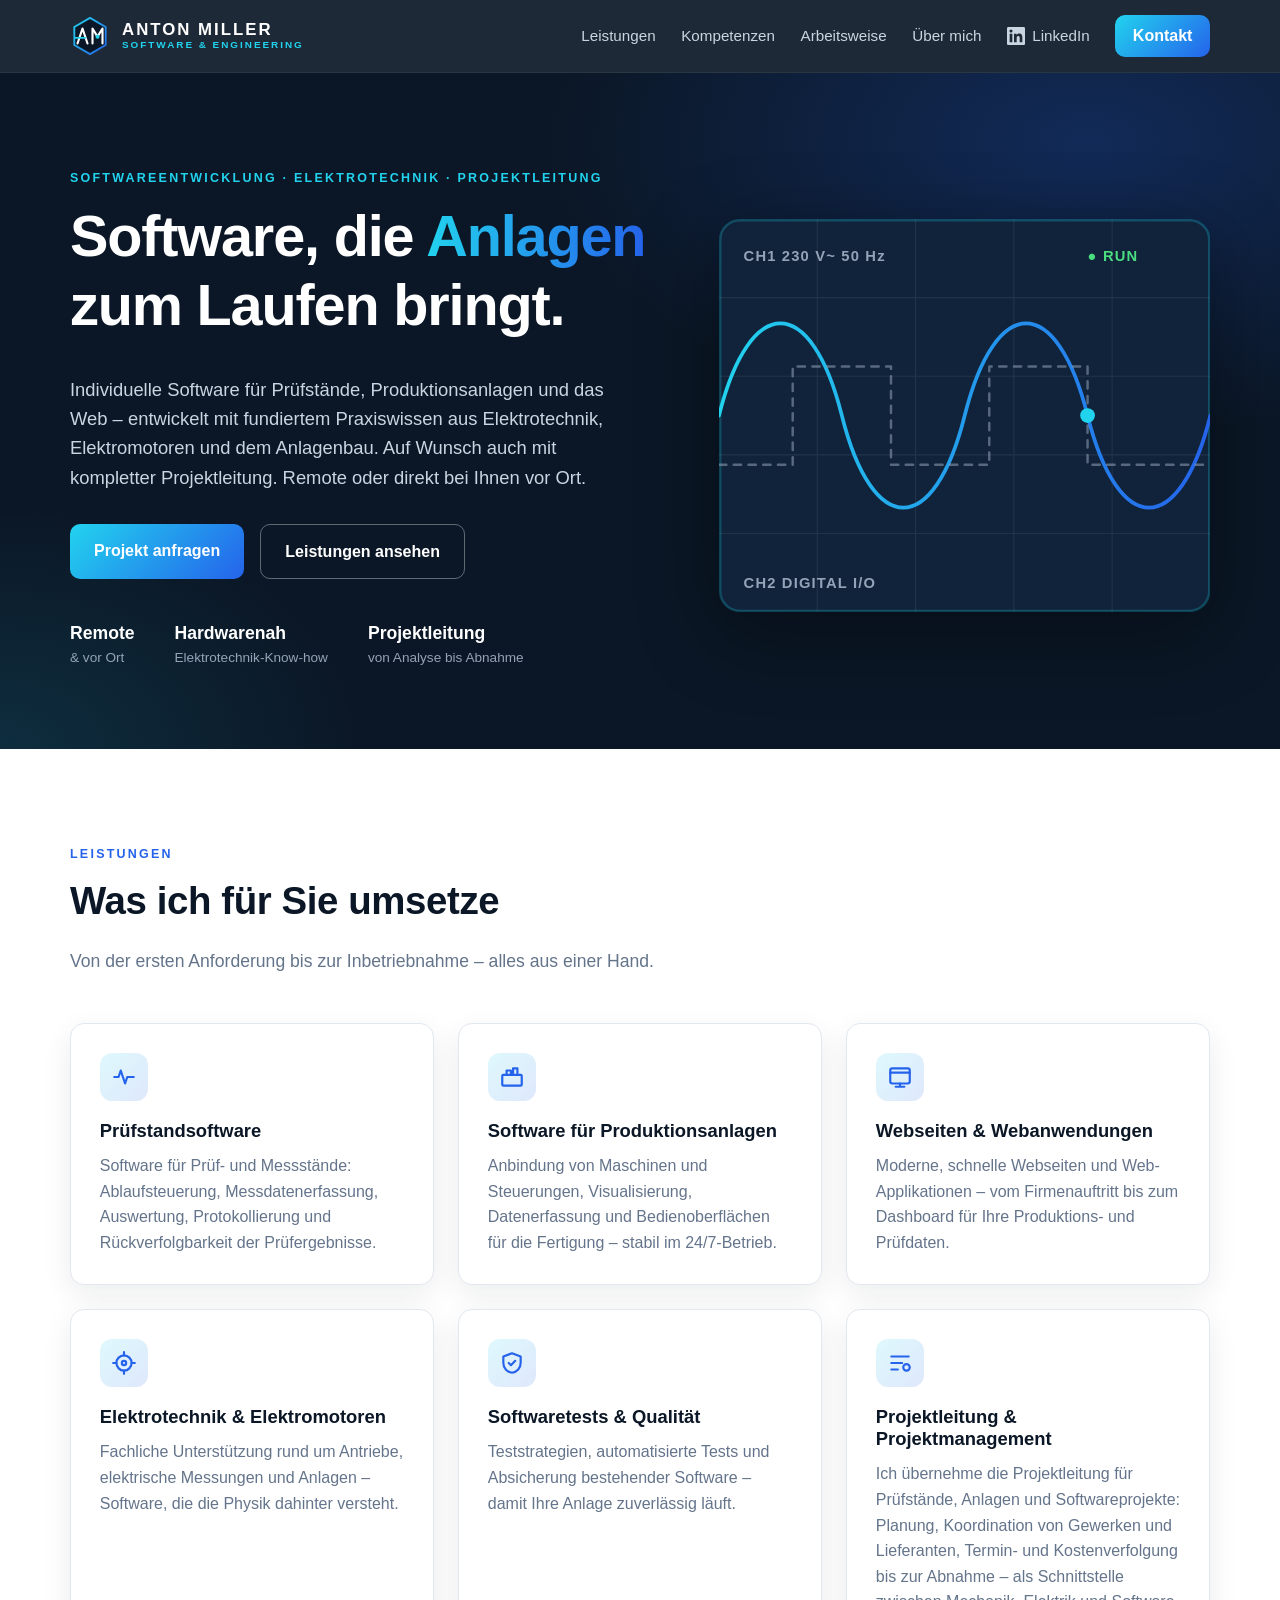
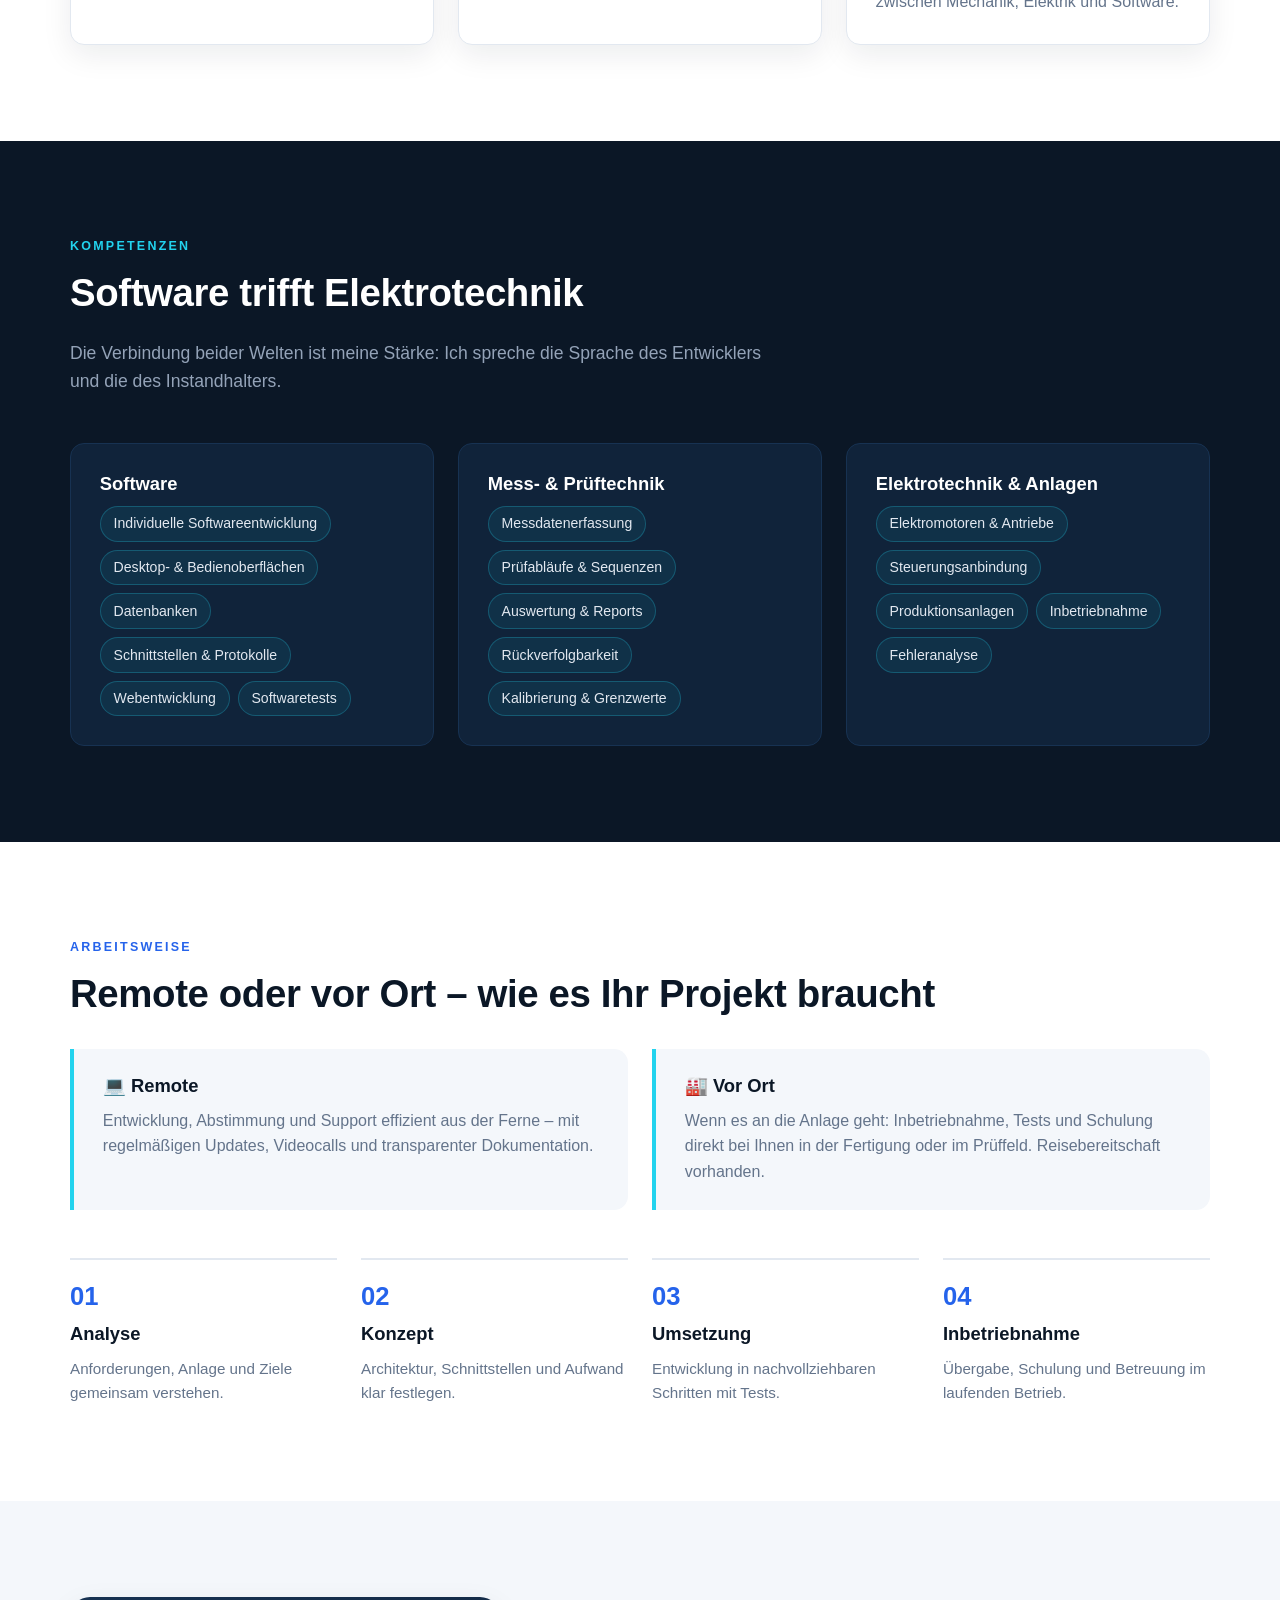
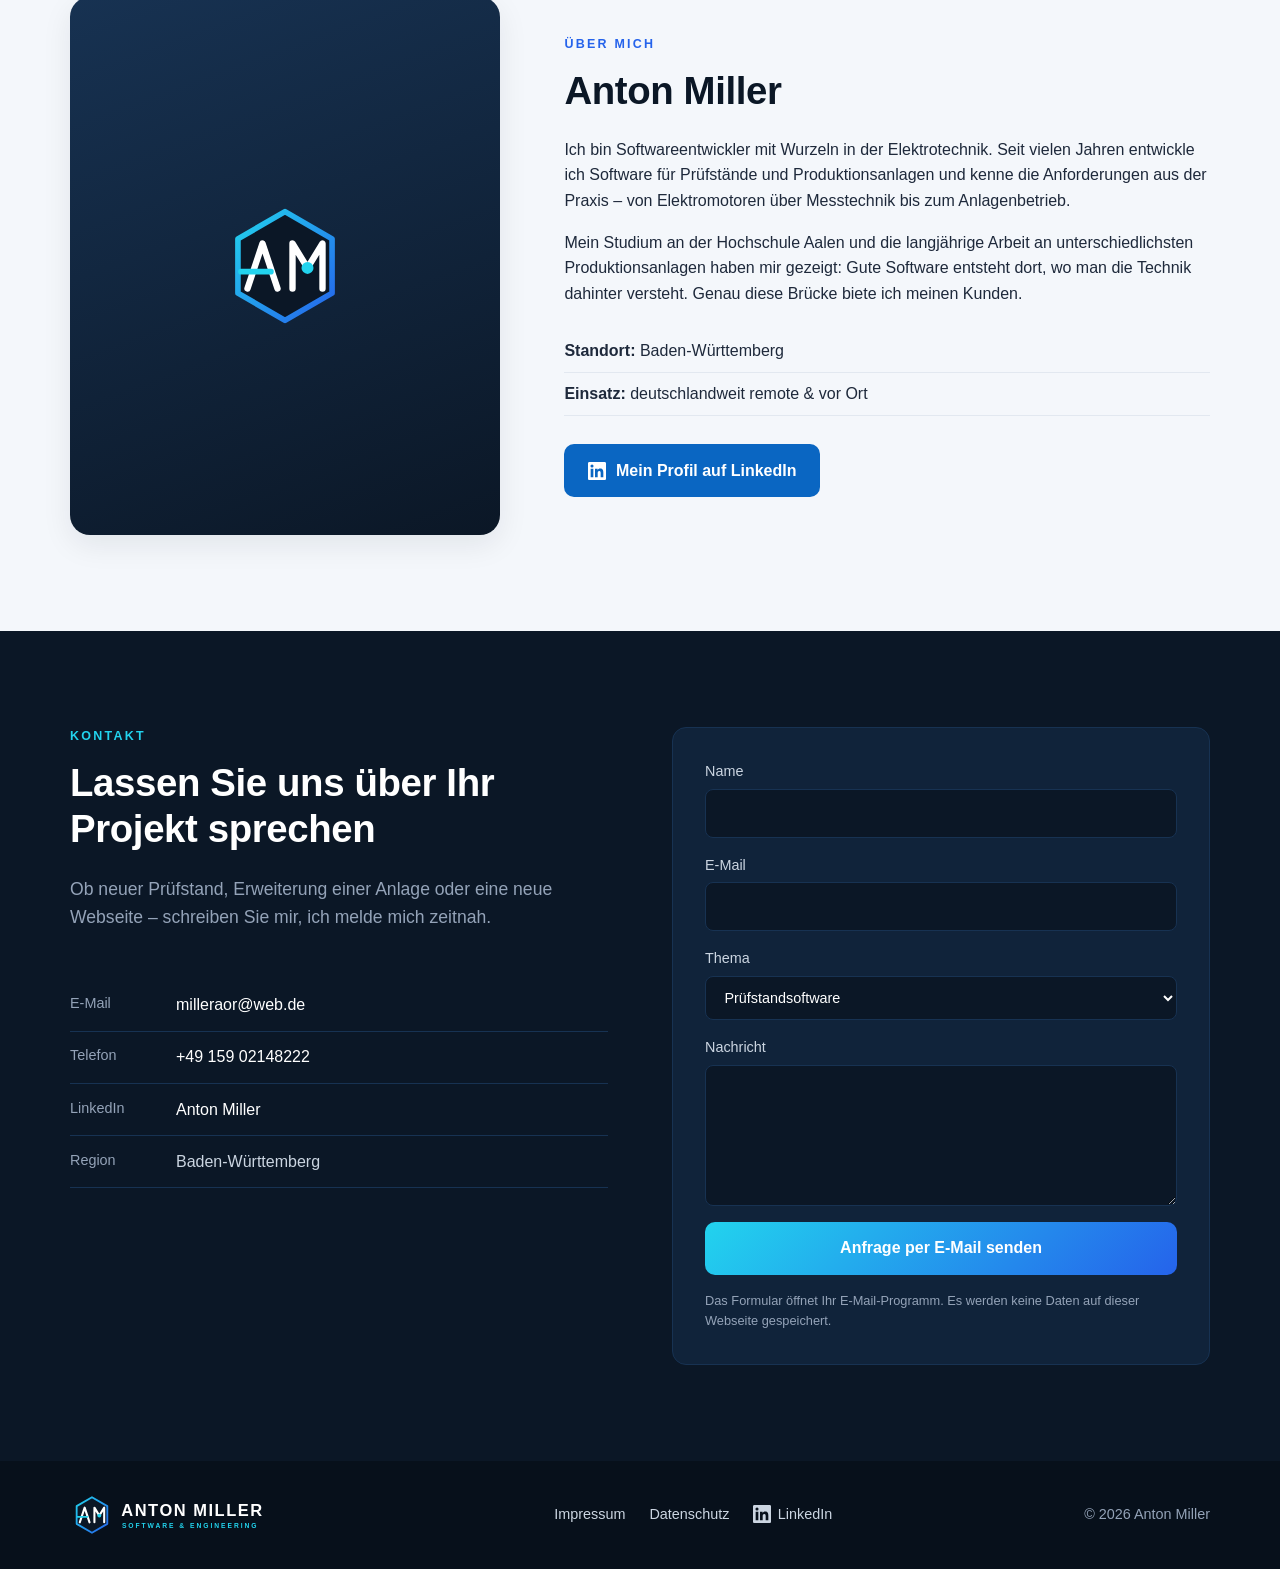
==== commit 4c13cafd: "Sprachkenntnisse entfernen, Standort nur Baden-Württemberg Co-Authored-By: Claude Opus 5.5 <noreply@" ====
--- a/index.html
+++ b/index.html
@@ -4,7 +4,7 @@
   <meta charset="UTF-8">
   <meta name="viewport" content="width=device-width, initial-scale=1.0">
   <title>Anton Miller – Software &amp; Engineering | Prüfstände, Produktionsanlagen, Web</title>
-  <meta name="description" content="Anton Miller – Softwareentwicklung für Prüfstände, Produktionsanlagen und Webseiten sowie Projektleitung. Erfahrung in Elektrotechnik und Elektromotoren. Remote und vor Ort, Region Schwäbisch Gmünd.">
+  <meta name="description" content="Anton Miller – Softwareentwicklung für Prüfstände, Produktionsanlagen und Webseiten sowie Projektleitung. Erfahrung in Elektrotechnik und Elektromotoren. Remote und vor Ort in Baden-Württemberg und deutschlandweit.">
   <link rel="icon" type="image/svg+xml" href="logo/logo-icon.svg">
   <link rel="stylesheet" href="assets/styles.css">
 </head>
@@ -53,7 +53,7 @@
           <ul class="hero-facts">
             <li><strong>Remote</strong><span>&amp; vor Ort</span></li>
             <li><strong>Hardware&shy;nah</strong><span>Elektrotechnik-Know-how</span></li>
-            <li><strong>DE · EN · RU</strong><span>Sprachen</span></li>
+            <li><strong>Projektleitung</strong><span>von Analyse bis Abnahme</span></li>
           </ul>
         </div>
         <div class="hero-visual" aria-hidden="true">
@@ -226,9 +226,8 @@
             dahinter versteht. Genau diese Brücke biete ich meinen Kunden.
           </p>
           <ul class="about-list">
-            <li><strong>Standort:</strong> Schwäbisch Gmünd, Baden-Württemberg</li>
+            <li><strong>Standort:</strong> Baden-Württemberg</li>
             <li><strong>Einsatz:</strong> deutschlandweit remote &amp; vor Ort</li>
-            <li><strong>Sprachen:</strong> Deutsch, Russisch (Muttersprache), Englisch</li>
           </ul>
           <a href="https://www.linkedin.com/in/anton-miller-5056731ab/" class="btn btn-linkedin" target="_blank" rel="noopener"><svg viewBox="0 0 24 24" aria-hidden="true"><path d="M20.45 20.45h-3.55v-5.57c0-1.33-.03-3.04-1.85-3.04-1.85 0-2.14 1.45-2.14 2.94v5.67H9.35V9h3.41v1.56h.05c.48-.9 1.64-1.85 3.37-1.85 3.6 0 4.27 2.37 4.27 5.46v6.28zM5.34 7.43a2.06 2.06 0 1 1 0-4.13 2.06 2.06 0 0 1 0 4.13zM7.12 20.45H3.56V9h3.56v11.45zM22.22 0H1.77C.79 0 0 .77 0 1.73v20.54C0 23.23.79 24 1.77 24h20.45c.98 0 1.78-.77 1.78-1.73V1.73C24 .77 23.2 0 22.22 0z"/></svg>Mein Profil auf LinkedIn</a>
         </div>
@@ -246,7 +245,7 @@
             <li><span>E-Mail</span><a href="mailto:milleraor@web.de" class="js-email">milleraor@web.de</a></li>
             <li><span>Telefon</span><a href="tel:+4915902148222">+49 159 02148222</a></li>
             <li><span>LinkedIn</span><a href="https://www.linkedin.com/in/anton-miller-5056731ab/" target="_blank" rel="noopener">Anton Miller</a></li>
-            <li><span>Adresse</span>Karlsbader Str. 1, 73527 Schwäbisch Gmünd</li>
+            <li><span>Region</span>Baden-Württemberg</li>
           </ul>
         </div>
         <form class="contact-form" id="contact-form" novalidate>
